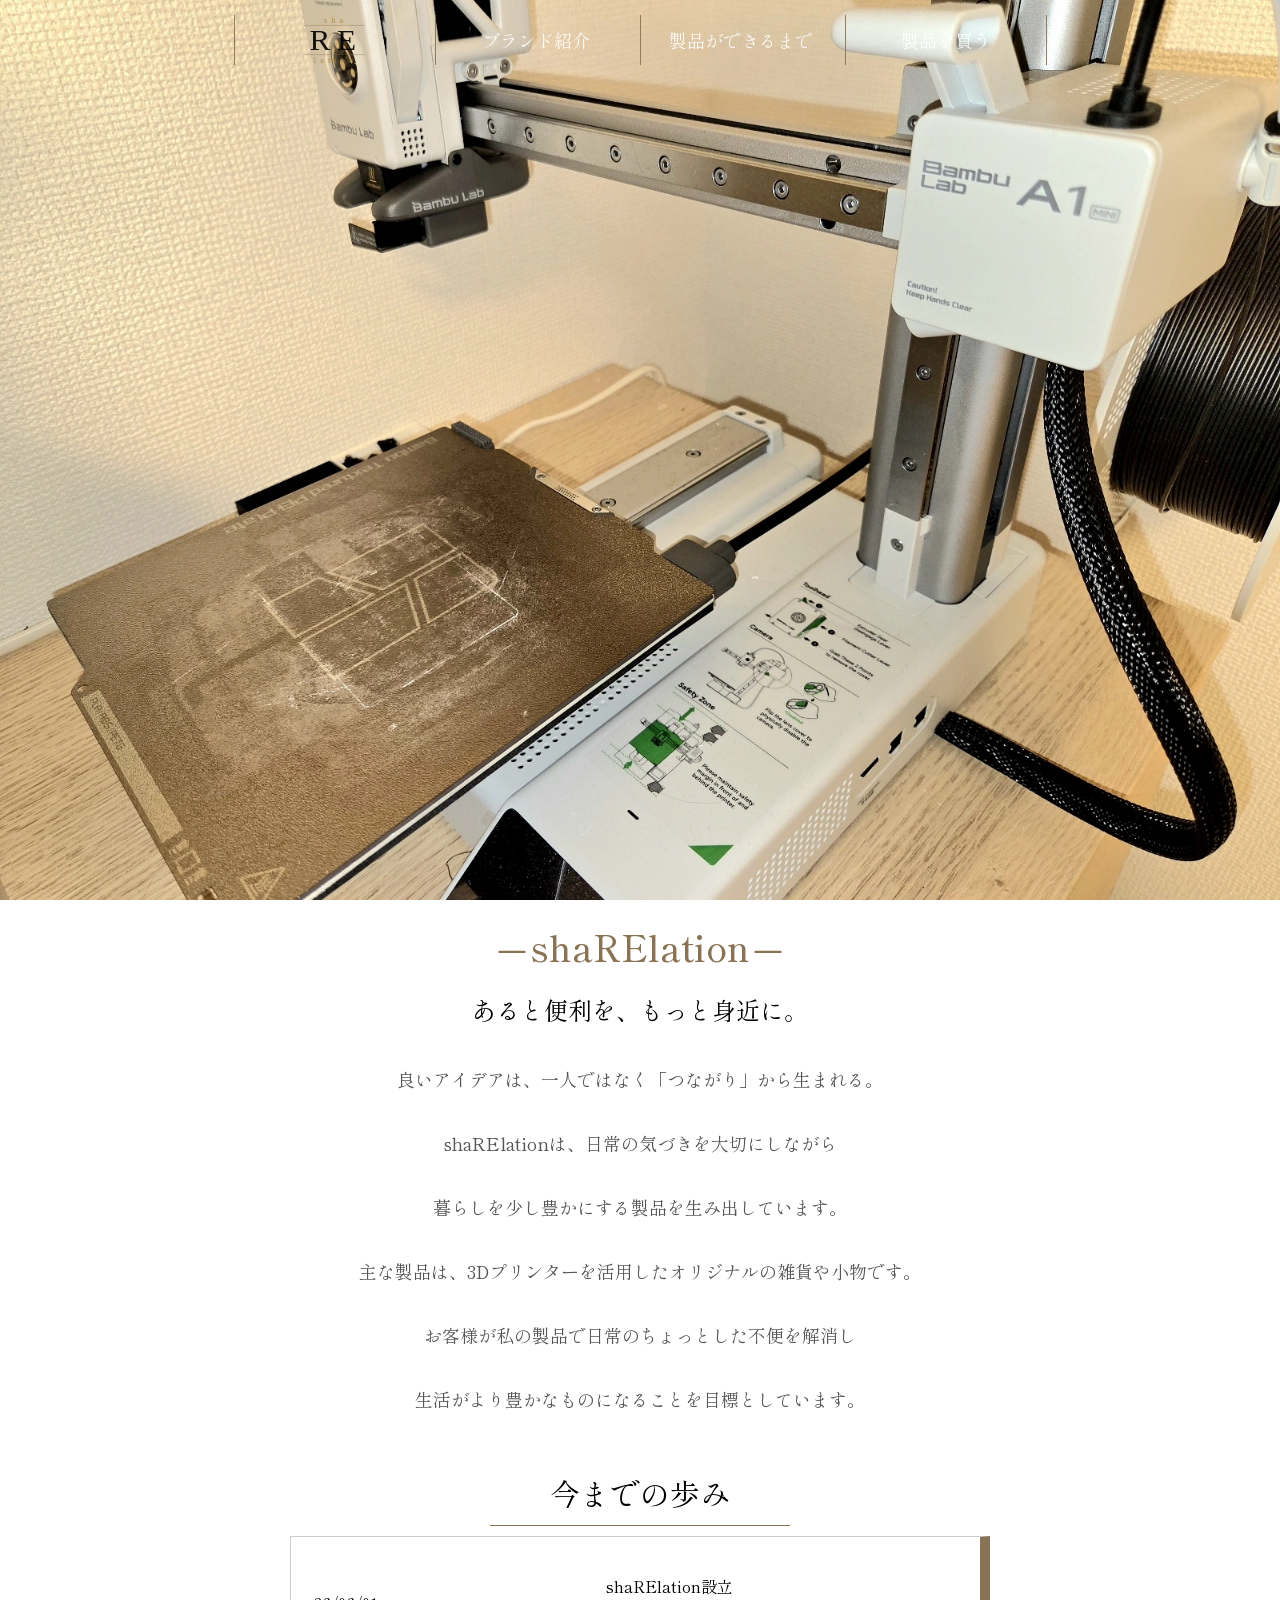
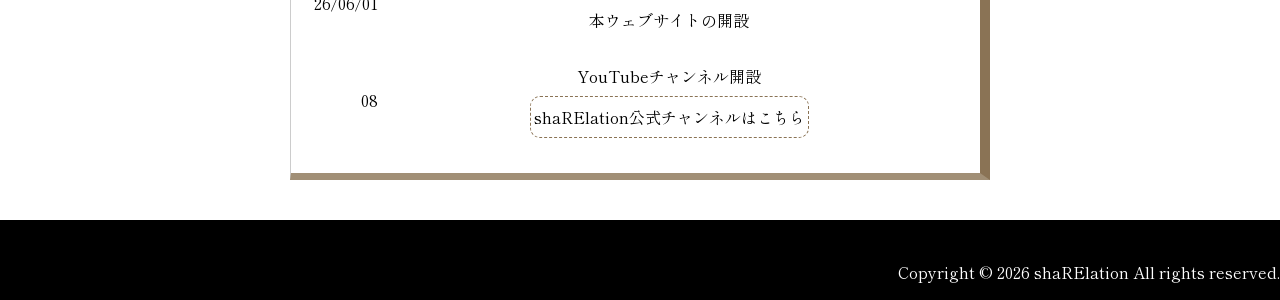
==== index.html @ 821f3028 "fixed few bags" ====
<!DOCTYPE html>
<html lang="ja">
<head>
    <meta charset="UTF-8">
    <meta name="viewport" content="width=device-width, initial-scale=1.0">
    <meta name="description" content="shaRElationのトップサイトです。">
    <meta property="og:url" content="https://sharelation.github.io/" />
    <meta property="og:type" content="website" />
    <meta property="og:site_name" content="shaRElation" />
    <meta property="og:title" content="Top | shaRElation" />
    <meta property="og:description" content="shaRElationのトップサイトです。" />
    <meta property="og:image" content="https://sharelation.github.io/assets/images/000_sharelation.svg" />
    <meta name="google-site-verification" content="wpWIbhUditw3H4vTxlTu2x06jpb1uClEcubDpT3AqgQ" />
    <link rel="canonical" href="https://sharelation.github.io/">
    <link rel="stylesheet" href="./assets/codes/header.css">
    <link rel="stylesheet" href="./assets/codes/footer.css">
    <link rel="stylesheet" href="./assets/codes/main.css">
    <link rel="stylesheet" href="./assets/codes/imgslide.css">
    <link rel="stylesheet" href="./assets/codes/table.css">
    <title>Top | shaRElation</title>
    <link rel="icon" type="image/png" href="./favicon/favicon-96x96.png" sizes="96x96" />
    <link rel="icon" type="image/svg+xml" href="./favicon/favicon.svg" />
    <link rel="shortcut icon" href="./favicon/favicon.ico" />
    <link rel="apple-touch-icon" sizes="180x180" href="./favicon/apple-touch-icon.png" />
    <link rel="manifest" href="./favicon/site.webmanifest" />
    <link rel="preconnect" href="https://fonts.googleapis.com">
    <link rel="preconnect" href="https://fonts.gstatic.com" crossorigin>
    <link href="https://fonts.googleapis.com/css2?family=Montserrat:ital,wght@0,100..900;1,100..900&family=Shippori+Mincho&display=swap" rel="stylesheet">
</head>
<body>
    <header>
        <nav>
            <a href="https://sharelation.github.io/" alt="shaRElation"><img src="./assets/images/000_sharelation.svg" style="width: 75px; height: 50px;" alt="shaRElation"></a>
            <div id="navancher" class="startancher">
                <a href="https://sharelation.github.io/introduce/">ブランド紹介</a>
                <a href="https://sharelation.github.io/making/">製品ができるまで</a>
                <a href="https://google.com">製品を買う</a>
            </div>
        </nav>
        <div id="hamburger"><img src="./assets/images/000_hamburgermenu.svg" alt="hamburger menu"></div>
    </header>
    <main>
        <div id="imgslide">
            <div class="slidecontent">
                <img src="./assets/images/001_imgslide_printer.webp" alt="3D Printer">
            </div>
            <div class="slidecontent">
                <img src="./assets/images/001_imgslide_product1.webp" alt="products">
            </div>
        </div>
        <h1>⸺shaRElation⸺</h1>
        <h2>あると便利を、もっと身近に。</h2>
        <p id="flavortext">
            <span>良いアイデアは、</span><span>一人ではなく</span><span>「つながり」から生まれる。</span><br>
            <span>shaRElationは、</span><span>日常の気づきを</span><span>大切にしながら</span><br>
            <span>暮らしを</span><span>少し豊かにする製品を</span><span>生み出しています。</span><br>
            <span>主な製品は、</span><span>3Dプリンターを活用した</span><span>オリジナルの雑貨や小物です。</span><br>
            <span>お客様が私の製品で</span><span>日常のちょっとした不便を</span><span>解消し</span><br>
            <span>生活が</span><span>より豊かなものになることを</span><span>目標としています。</span>
        </p>
            <div id="history">
                <h3>今までの歩み</h3>
                <table>
                    <tbody>
                        <tr>
                            <th>26/06/01</th>
                            <td><span>shaRElation</span><span>設立</span><br><span>本ウェブサイト</span>の<span>開設</span></td>
                        </tr>
                        <tr>
                            <th>08</th>
                            <td><span>YouTube</span><span>チャンネル</span><span>開設</span><br><a class="ancher" href="https://www.youtube.com/@shaRElation_printing/"><span>shaRElation</span><span>公式チャンネル</span>は<span>こちら</span></a></td>
                        </tr>
                    </tbody>
                </table>
            </div>
        </main>
    <footer>
        <p>Copyright &copy; 2026 shaRElation All rights reserved.</p>
    </footer>
</body>
<script src="./assets/codes/header.js"></script>
</html>
---- assets/codes/header.css ----
header{
    position: fixed;
    top: 10px;
    left: 0;
    width: 100%;
    height: 60px;
    display: flex;
    justify-content: center;
    align-items: center;
    z-index: 1000;
    background: rgba(248,247,245,0);
    opacity: 0.9;
}

nav{
    display: flex;
    justify-content: center;
    align-items: center;
    height: 100%;
}

#navancher > a , nav > a{
    display: inline-block;
    padding: 0;
    margin: 0;
    background: none;
    border: none;
    vertical-align: middle;
    text-align: center;
    width: 200px;
    height: 50px;
    line-height: 50px;
    text-decoration: none;
    color: #fff;
    font-weight: 400;
    font-size: 18px;
    border-left: 1px solid #8a7355;
}

#navancher > a {
    font-size: 18px;
    text-shadow:
        3px 3px 3px rgba(138, 115, 85, 0),
       -3px -3px 3px rgba(138, 115, 85, 0),
       -3px 3px 3px rgba(138, 115, 85, 0),
        3px -3px 3px rgba(138, 115, 85, 0),
        3px 0px 3px rgba(138, 115, 85, 0),
       -3px 0px 3px rgba(138, 115, 85, 0),
        0px 3px 3px rgba(138, 115, 85, 0),
        0px -3px 3px rgba(138, 115, 85, 0);

    transition:
        font-size 0.3s ease,
        text-shadow 0.3s ease;
}

#navancher > a:hover {
    font-size: 20px;
    text-shadow:
        3px 3px 3px rgba(138, 115, 85, 0.3),
       -3px -3px 3px rgba(138, 115, 85, 0.3),
       -3px 3px 3px rgba(138, 115, 85, 0.3),
        3px -3px 3px rgba(138, 115, 85, 0.3),
        3px 0px 3px rgba(138, 115, 85, 0.3),
       -3px 0px 3px rgba(138, 115, 85, 0.3),
        0px 3px 3px rgba(138, 115, 85, 0.3),
        0px -3px 3px rgba(138, 115, 85, 0.3);
}


@media (min-width: 1024px) {
    #navancher > a:last-child{
        border-right: 1px solid #8a7355;
    }
}

#hamburger {
    display: none;
}

/* for mobile */

@media (max-width: 1023px) {
    header > nav > a {
        position: absolute;
        top: 5px;
        border: none;
    }

    #navancher {
        position: absolute;
        top: 60px;
        height: 180px;
    }

    #navancher > a {
        text-align: center;
        width: 100%;
        height: 50px;
        padding: 5px;
        border: none;
    }

    #hamburger {
        display: block;
        position: absolute;
        margin: 0;
        padding: 0;
        top: 5px;
        right: 10px;
        cursor: pointer;
    }

    #hamburger > img {
        margin: 0;
        padding: 0;
        width: 50px;
        height: 50px;
    }

    .startancher{
        display: none;
    }

    .grownheader {
        animation: infoheader 1s forwards ease-in-out;
    }
    .grownancher {
        animation: infoancher 1s forwards ease-in-out;
    }
    .shrunkheader {
        animation: infoheader 1s reverse forwards ease-in-out;
    }
    .shrunkancher {
        animation: infoancher 1s reverse forwards ease-in-out;
    }
}

@keyframes infoheader {
    0% {height: 60px;}
    50% {height: 240px;}
    100% {height: 240px;}
}
@keyframes infoancher {
    0% {display: none; opacity: 0;}
    50% {display: block; opacity: 0;}
    100% {display: block; opacity: 0.9;}
}
---- assets/codes/footer.css ----
footer{
    height: 80px;
    display: flex;
    background: #000;
    color: #fff;
    justify-content: right;
    align-items: flex-end;
}
---- assets/codes/main.css ----
html,
body {
    font-family: "Shippori Mincho", 'Yu Mincho Light', 'YuMincho', 'Yu Mincho', '游明朝体', 'ヒラギノ明朝 ProN', 'Hiragino Mincho ProN', sans-serif;
    padding: 0;
    margin: 0;
}

span{
    display: inline-block;
    margin: 5px 0px;
}

h1, h2 {
    text-align: center;
    margin: 20px 0;
}

h1 {
    font-size: 36px;
    font-weight: 500;
    color: #8a7355;
}

h2 {
    font-size: 24px;
    font-weight: 400;
}

h3 {
    text-align: center;
    font-size: 30px;
    font-weight: 400;
    color: #000;
    width: 300px;
    border-bottom: 1px solid #8a7355;
    margin: 20px auto 10px auto;
    padding-bottom: 10px;
}

#flavortext {
    text-align: center;
    font-size: 18px;
    line-height: 3.0;
    color: #555;
    max-width: 600px;
    margin: 0 auto 40px auto;
}

@media (max-width: 600px) {
    h1 {
        font-size: 28px;
    }
    h2 {
        font-size: 20px;
    }
    #flavortext {
        font-size: 16px;
        line-height: 1.8;
        padding: 0 20px;
    }
}
---- assets/codes/imgslide.css ----
#imgslide {
    display: flex;
    overflow-x: auto;
    overflow-y: hidden;
    scroll-snap-type: x mandatory;

    width: 100%;
    height: 100vh;

    scrollbar-width: none;
    -ms-overflow-style: none;
}

#imgslide::-webkit-scrollbar {
    display: none;
}

.slidecontent {
    flex: 0 0 100%;
    width: 100%;
    height: 100vh;

    display: flex;
    justify-content: center;
    align-items: center;

    overflow: hidden;
    scroll-snap-align: start;
    box-sizing: border-box;
}

.slidecontent > img {
    width: 100%;
    height: 100%;

    object-fit: cover;
    object-position: center;

    display: block;
}

@media (max-width: 1023px) {
    #imgslide {
        height: calc(100% * 3 / 4);
        width: 100%;
    }

    .slidecontent {
        height: auto;
    }
}
---- assets/codes/table.css ----
table {
    text-align: center;
    width: 90%;
    margin: 0 auto 40px 5%;
    padding: 20px;
    max-width: 700px;
    background-color: #fff;
    border-top: 1px solid #ccc;
    border-left: 1px solid #ccc;
    border-right: 10px solid #8a7355;
    border-bottom: 7px solid #A18F76;
}
@media (min-width: 771px) {
    table {
        margin-left: calc(50% - 350px);
        font-size: 16px;
    }
}
@media (max-width: 770px) {
    table {
        font-size: 14px;
    }
}

#history th {
    text-align: right;
    color: #000;
    margin: 40px 0px 0px 30px;
    padding: 10px 0;
    width: 65px;
    font-weight: 400;
}

#history td {
    text-align: midele;
    color: #000;
    margin: 40px 0px 0px 30px;
    padding: 10px 0;
}

.ancher {
    display: inline-block;
    text-decoration: none;
    color: #000;
    background-color: #fff;
    border: #8a7355 1px dashed;
    border-radius: 10px;
    padding: 3px;
    margin: 3px;

    transition:
        color 0.3s ease,
        background-color 0.3s ease;
}

.ancher:hover {
    color: #fff;
    background-color: #8a7355;
}
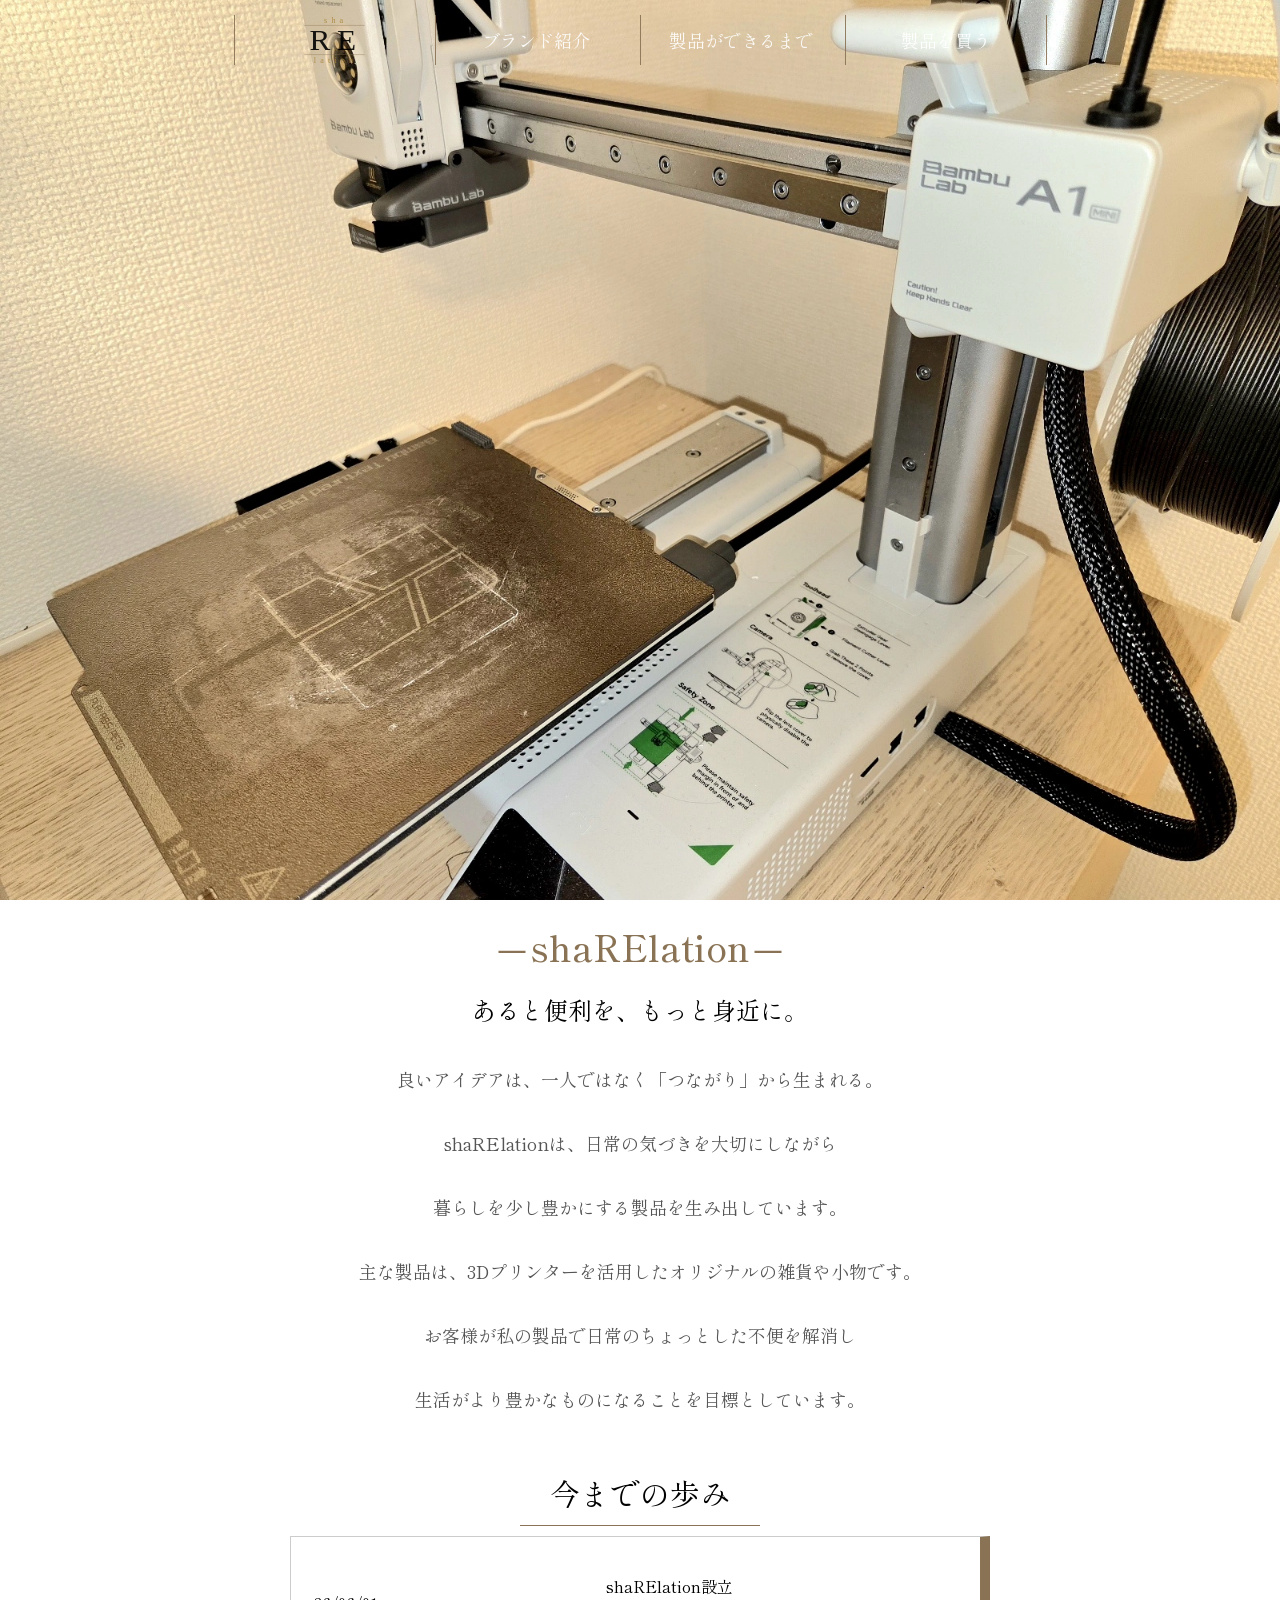
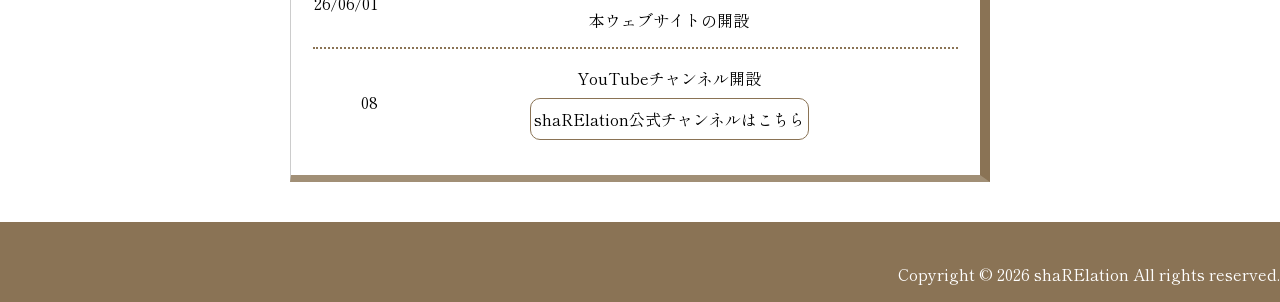
==== commit 84974809: "changed ogsitename" ====
--- a/index.html
+++ b/index.html
@@ -3,12 +3,12 @@
 <head>
     <meta charset="UTF-8">
     <meta name="viewport" content="width=device-width, initial-scale=1.0">
-    <meta name="description" content="shaRElationのトップサイトです。">
+    <meta name="description" content="shaRElationのトップサイトです。あると便利を、もっと身近に。良いアイデアは、一人ではなく「つながり」から生まれる。shaRElationは、日常の気づきを大切にしながら暮らしを少し豊かにする製品を生み出しています。主な製品は、3Dプリンターを活用したオリジナルの雑貨や小物です。お客様が私の製品で日常のちょっとした不便を解消し生活がより豊かなものになることを目標としています。">
     <meta property="og:url" content="https://sharelation.github.io/" />
     <meta property="og:type" content="website" />
-    <meta property="og:site_name" content="shaRElation" />
+    <meta property="og:site_name" content="Top | shaRElation" />
     <meta property="og:title" content="Top | shaRElation" />
-    <meta property="og:description" content="shaRElationのトップサイトです。" />
+    <meta property="og:description" content="shaRElationのトップサイトです。あると便利を、もっと身近に。良いアイデアは、一人ではなく「つながり」から生まれる。shaRElationは、日常の気づきを大切にしながら暮らしを少し豊かにする製品を生み出しています。主な製品は、3Dプリンターを活用したオリジナルの雑貨や小物です。お客様が私の製品で日常のちょっとした不便を解消し生活がより豊かなものになることを目標としています。" />
     <meta property="og:image" content="https://sharelation.github.io/assets/images/000_sharelation.svg" />
     <meta name="google-site-verification" content="wpWIbhUditw3H4vTxlTu2x06jpb1uClEcubDpT3AqgQ" />
     <link rel="canonical" href="https://sharelation.github.io/">
--- a/assets/codes/footer.css
+++ b/assets/codes/footer.css
@@ -1,7 +1,7 @@
 footer{
     height: 80px;
     display: flex;
-    background: #000;
+    background: #8a7355;
     color: #fff;
     justify-content: right;
     align-items: flex-end;
--- a/assets/codes/main.css
+++ b/assets/codes/main.css
@@ -31,7 +31,7 @@
     font-size: 30px;
     font-weight: 400;
     color: #000;
-    width: 300px;
+    width: 240px;
     border-bottom: 1px solid #8a7355;
     margin: 20px auto 10px auto;
     padding-bottom: 10px;
--- a/assets/codes/table.css
+++ b/assets/codes/table.css
@@ -22,10 +22,18 @@
     }
 }
 
+#history th, #history td {
+    color: #000;
+    margin: 40px 0px 0px 30px;
+    border-bottom: #8a7355 dotted 2px;
+}
+
+#history tr:last-child > th, #history tr:last-child > td {
+    border-bottom: none;
+}
+
 #history th {
     text-align: right;
-    color: #000;
-    margin: 40px 0px 0px 30px;
     padding: 10px 0;
     width: 65px;
     font-weight: 400;
@@ -33,8 +41,6 @@
 
 #history td {
     text-align: midele;
-    color: #000;
-    margin: 40px 0px 0px 30px;
     padding: 10px 0;
 }
 
@@ -43,7 +49,7 @@
     text-decoration: none;
     color: #000;
     background-color: #fff;
-    border: #8a7355 1px dashed;
+    border: #8a7355 1px double;
     border-radius: 10px;
     padding: 3px;
     margin: 3px;
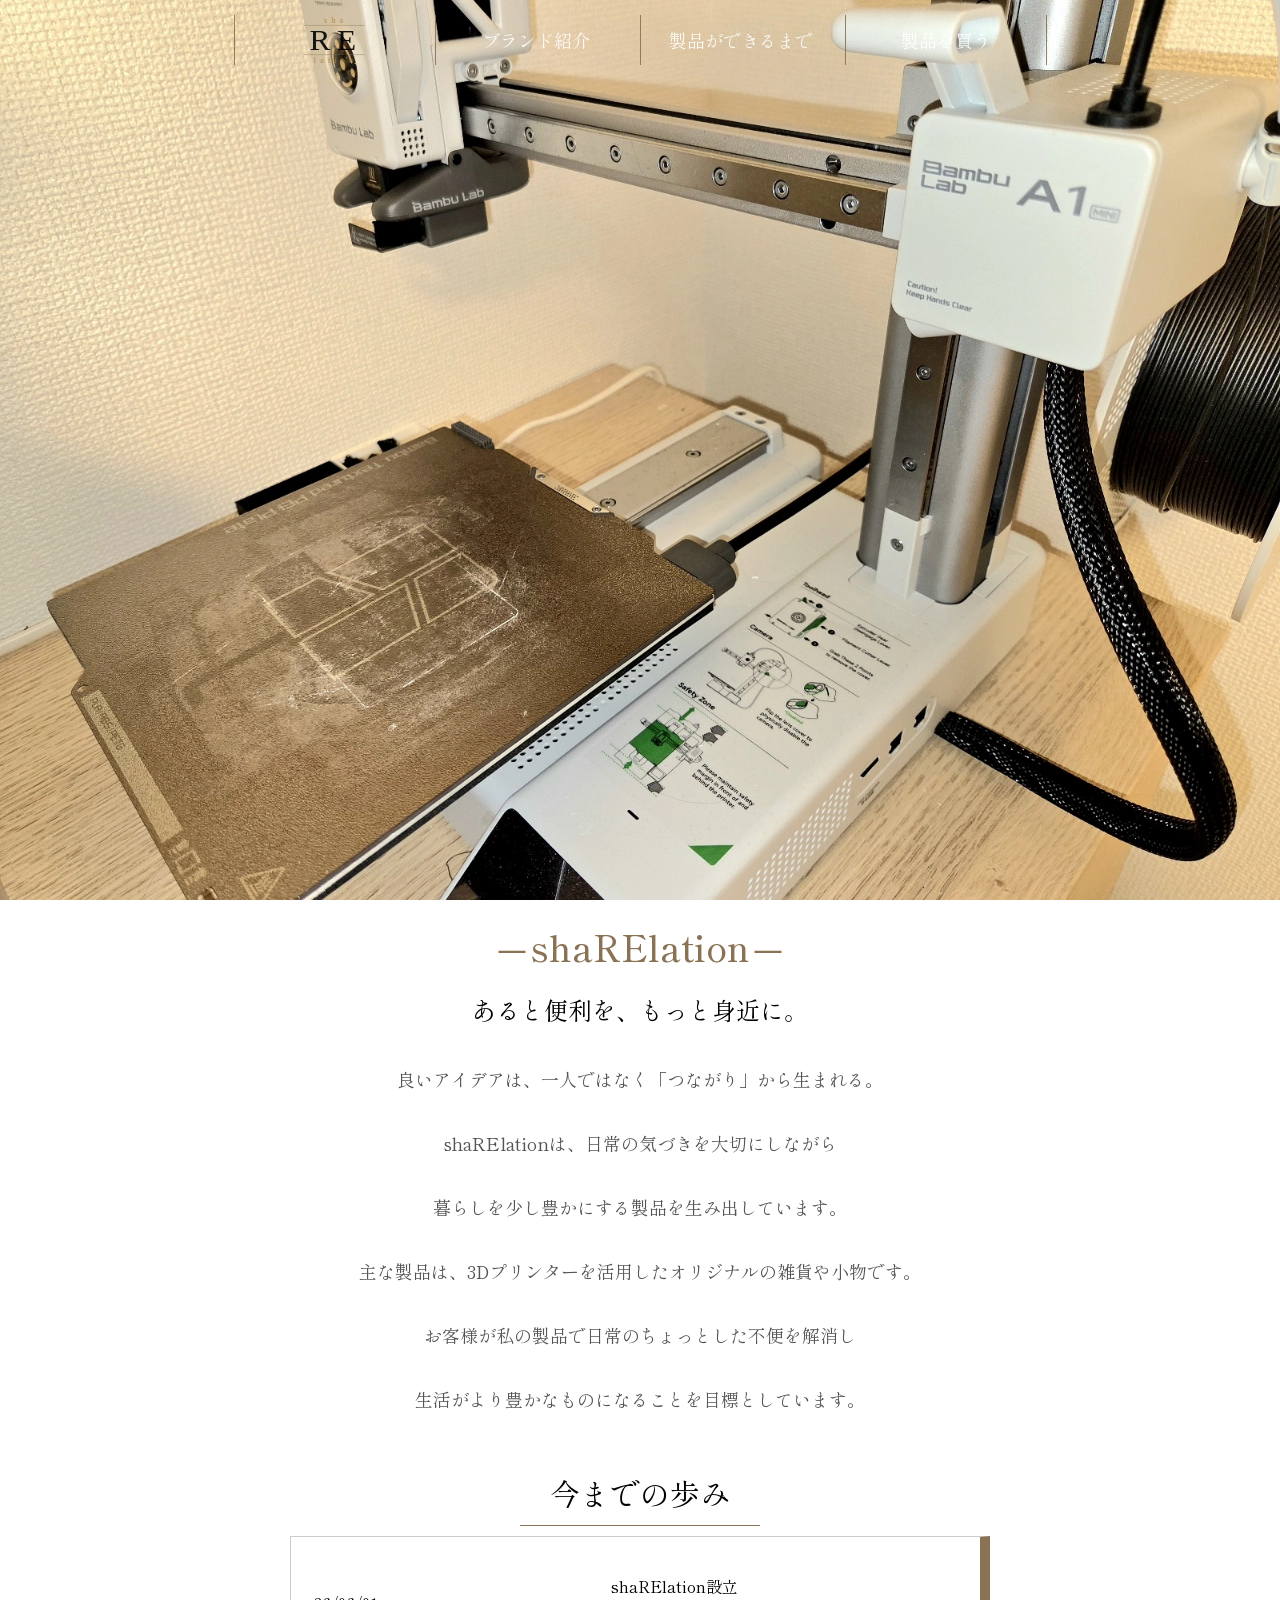
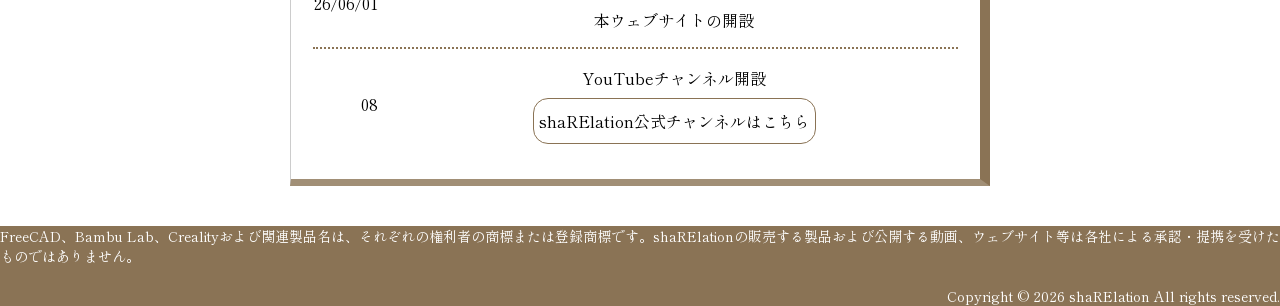
==== commit 4b3c2e38: "add making" ====
--- a/index.html
+++ b/index.html
@@ -75,8 +75,10 @@
             </div>
         </main>
     <footer>
+        <p>FreeCAD、Bambu Lab、Crealityおよび関連製品名は、それぞれの権利者の商標または登録商標です。shaRElationの販売する製品および公開する動画、ウェブサイト等は各社による承認・提携を受けたものではありません。</p>
         <p>Copyright &copy; 2026 shaRElation All rights reserved.</p>
     </footer>
 </body>
-<script src="./assets/codes/header.js"></script>
+<script src="./assets/codes/headeropacity.js"></script>
+<script src="./assets/codes/headeropen.js"></script>
 </html>
--- a/assets/codes/header.css
+++ b/assets/codes/header.css
@@ -8,7 +8,7 @@
     justify-content: center;
     align-items: center;
     z-index: 1000;
-    background: rgba(248,247,245,0);
+    background-color: rgba(248,247,245,0);
     opacity: 0.9;
 }
 
--- a/assets/codes/footer.css
+++ b/assets/codes/footer.css
@@ -1,8 +1,28 @@
 footer{
+    display: flex;
+    flex-direction: column;
     height: 80px;
-    display: flex;
     background: #8a7355;
     color: #fff;
-    justify-content: right;
-    align-items: flex-end;
+    font-size: 14px;
+}
+
+@media (max-width: 425px) {
+    footer {
+        font-size: 12px;
+    }
+}
+
+footer > p {
+    margin: 0;
+    padding: 0;
+    display: inline-block;
+    width: 100%;
+}
+footer > p:first-child {
+    text-align: left;
+}
+footer > p:last-child {
+    margin-top: auto;
+    text-align: right;
 }
--- a/assets/codes/table.css
+++ b/assets/codes/table.css
@@ -41,7 +41,7 @@
 
 #history td {
     text-align: midele;
-    padding: 10px 0;
+    padding: 10px 0 10px 10px;
 }
 
 .ancher {
@@ -50,8 +50,8 @@
     color: #000;
     background-color: #fff;
     border: #8a7355 1px double;
-    border-radius: 10px;
-    padding: 3px;
+    border-radius: 15px;
+    padding: 5px;
     margin: 3px;
 
     transition:
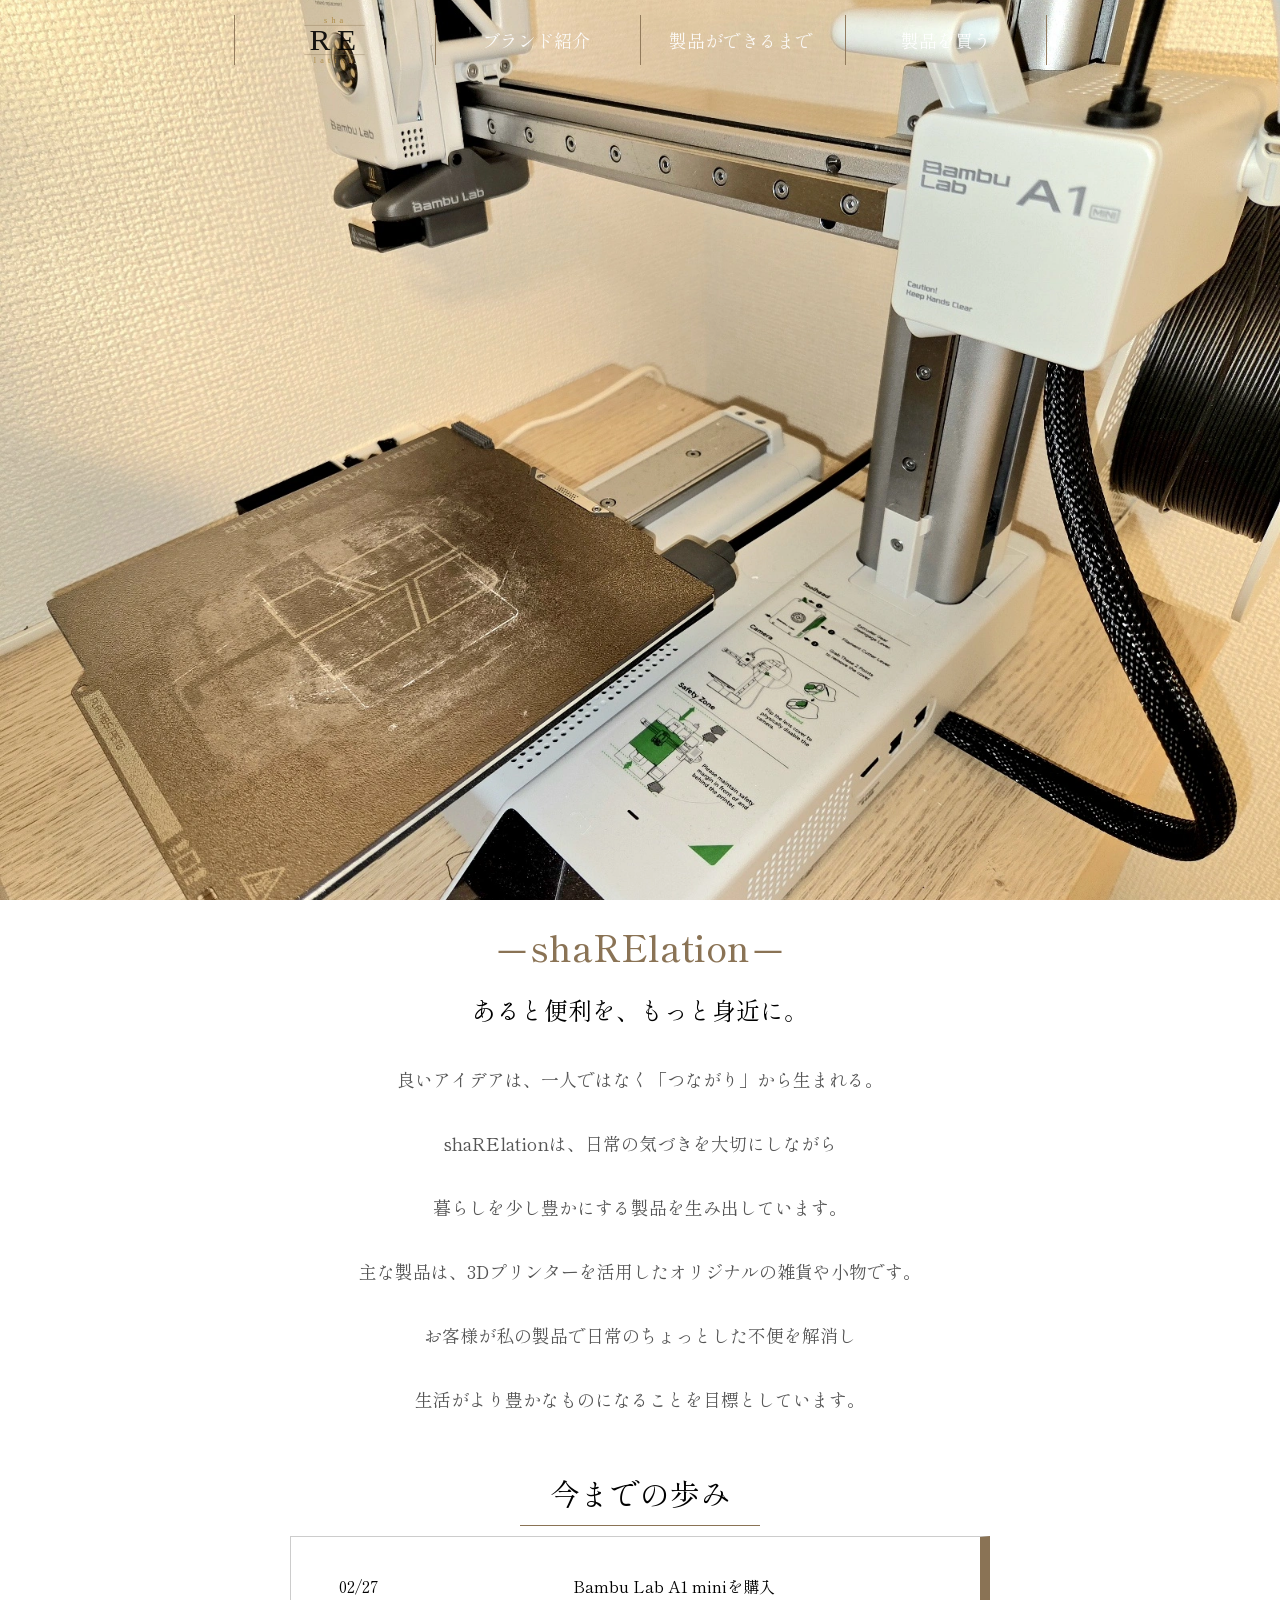
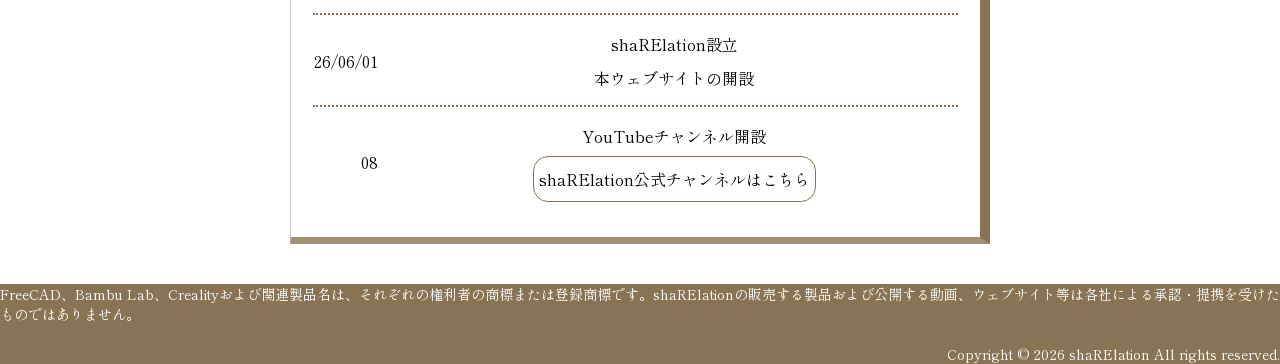
==== commit b2b61f0e: "changed style" ====
--- a/index.html
+++ b/index.html
@@ -63,6 +63,10 @@
                 <table>
                     <tbody>
                         <tr>
+                            <th>02/27</th>
+                            <td><span>Bambu Lab A1 mini</span><span>を購入</span></td>
+                        </tr>
+                        <tr>
                             <th>26/06/01</th>
                             <td><span>shaRElation</span><span>設立</span><br><span>本ウェブサイト</span>の<span>開設</span></td>
                         </tr>
@@ -79,6 +83,6 @@
         <p>Copyright &copy; 2026 shaRElation All rights reserved.</p>
     </footer>
 </body>
+<script src="./assets/codes/headeropen.js"></script>
 <script src="./assets/codes/headeropacity.js"></script>
-<script src="./assets/codes/headeropen.js"></script>
 </html>
--- a/assets/codes/footer.css
+++ b/assets/codes/footer.css
@@ -7,8 +7,12 @@
     font-size: 14px;
 }
 
-@media (max-width: 425px) {
+@media (max-width: 500px) {
     footer {
+        font-size: 12px;
+        height: 90px;
+    }
+    figcaption {
         font-size: 12px;
     }
 }
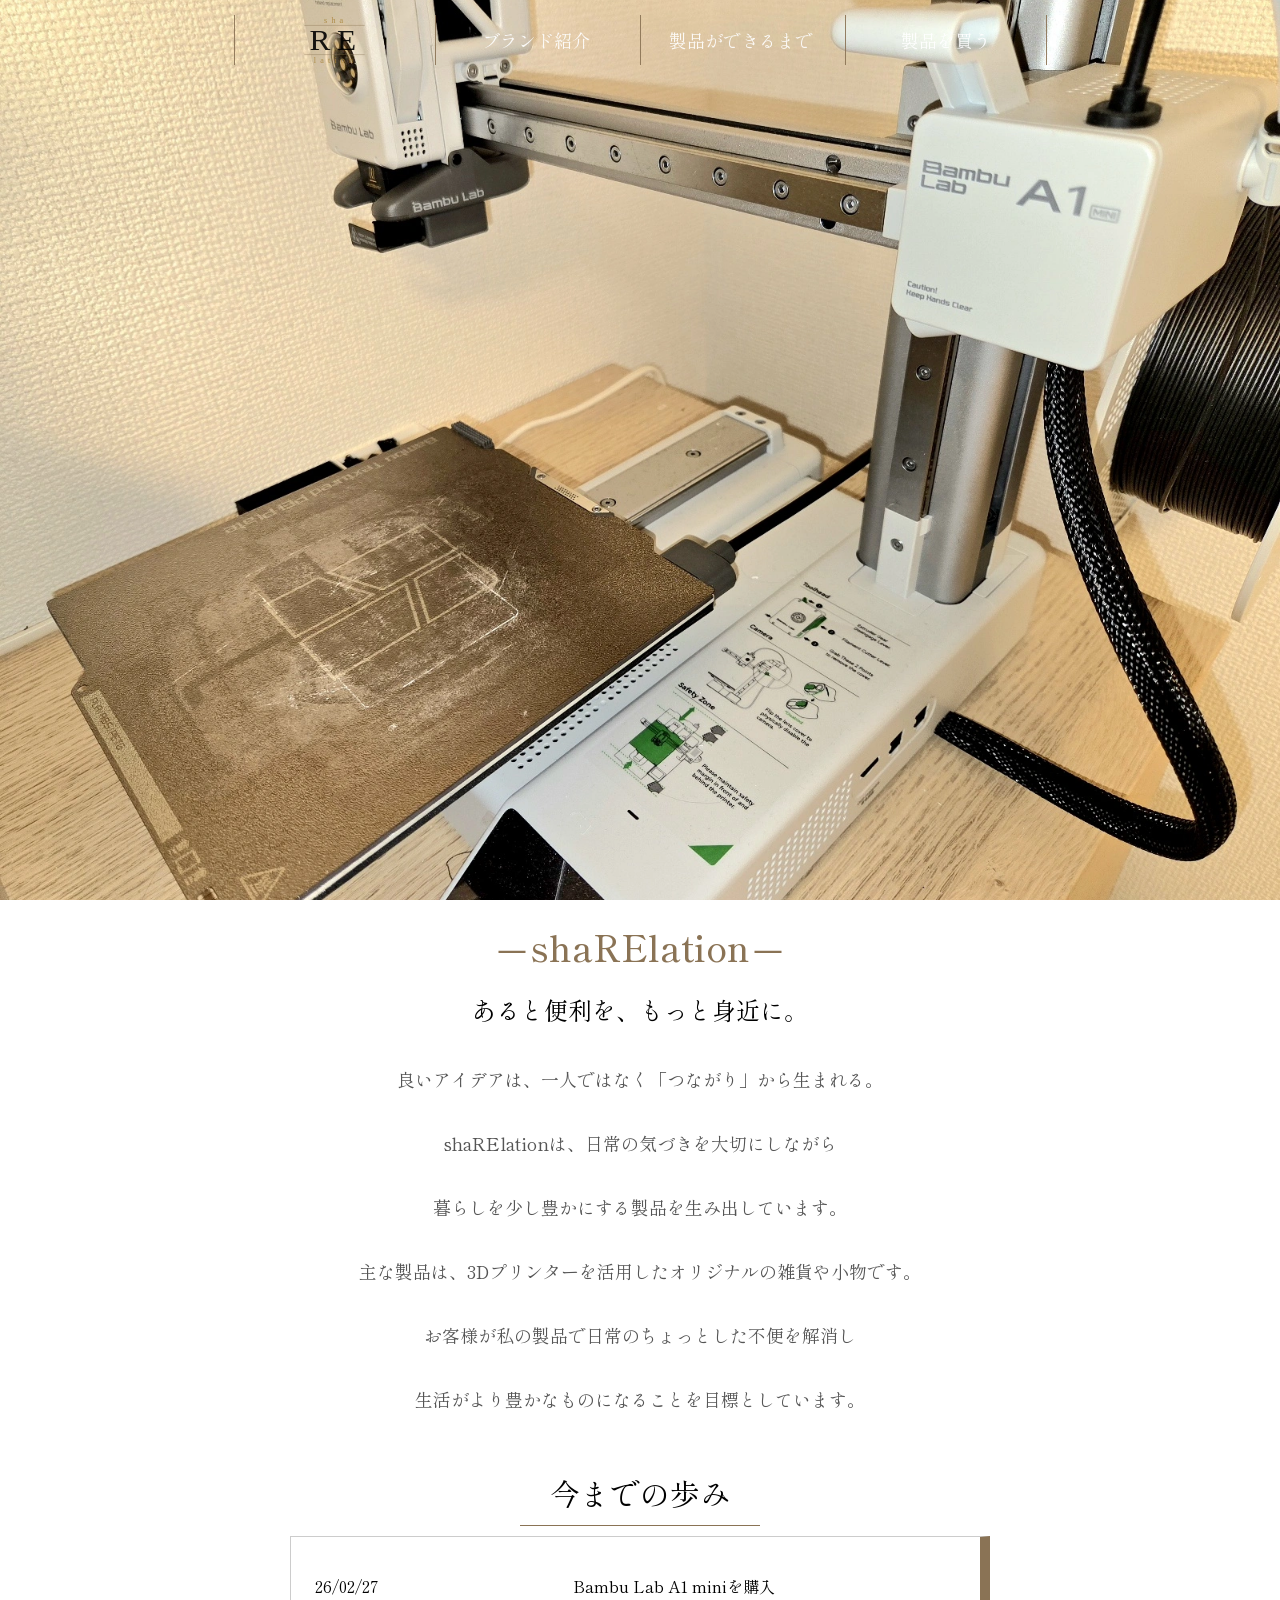
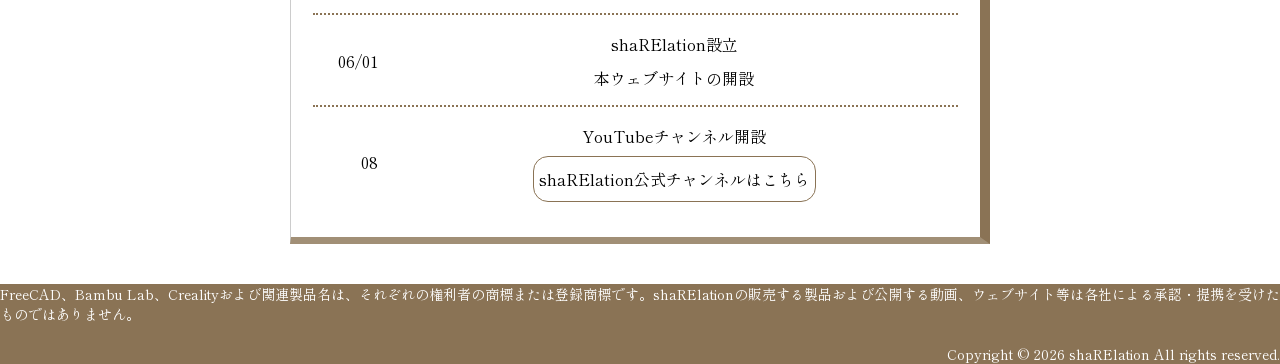
==== commit a59f5907: "changed date" ====
--- a/index.html
+++ b/index.html
@@ -63,11 +63,11 @@
                 <table>
                     <tbody>
                         <tr>
-                            <th>02/27</th>
+                            <th>26/02/27</th>
                             <td><span>Bambu Lab A1 mini</span><span>を購入</span></td>
                         </tr>
                         <tr>
-                            <th>26/06/01</th>
+                            <th>06/01</th>
                             <td><span>shaRElation</span><span>設立</span><br><span>本ウェブサイト</span>の<span>開設</span></td>
                         </tr>
                         <tr>
--- a/assets/codes/main.css
+++ b/assets/codes/main.css
@@ -53,6 +53,9 @@
     h2 {
         font-size: 20px;
     }
+    h3 {
+        font-size: 26px;
+    }
     #flavortext {
         font-size: 16px;
         line-height: 1.8;
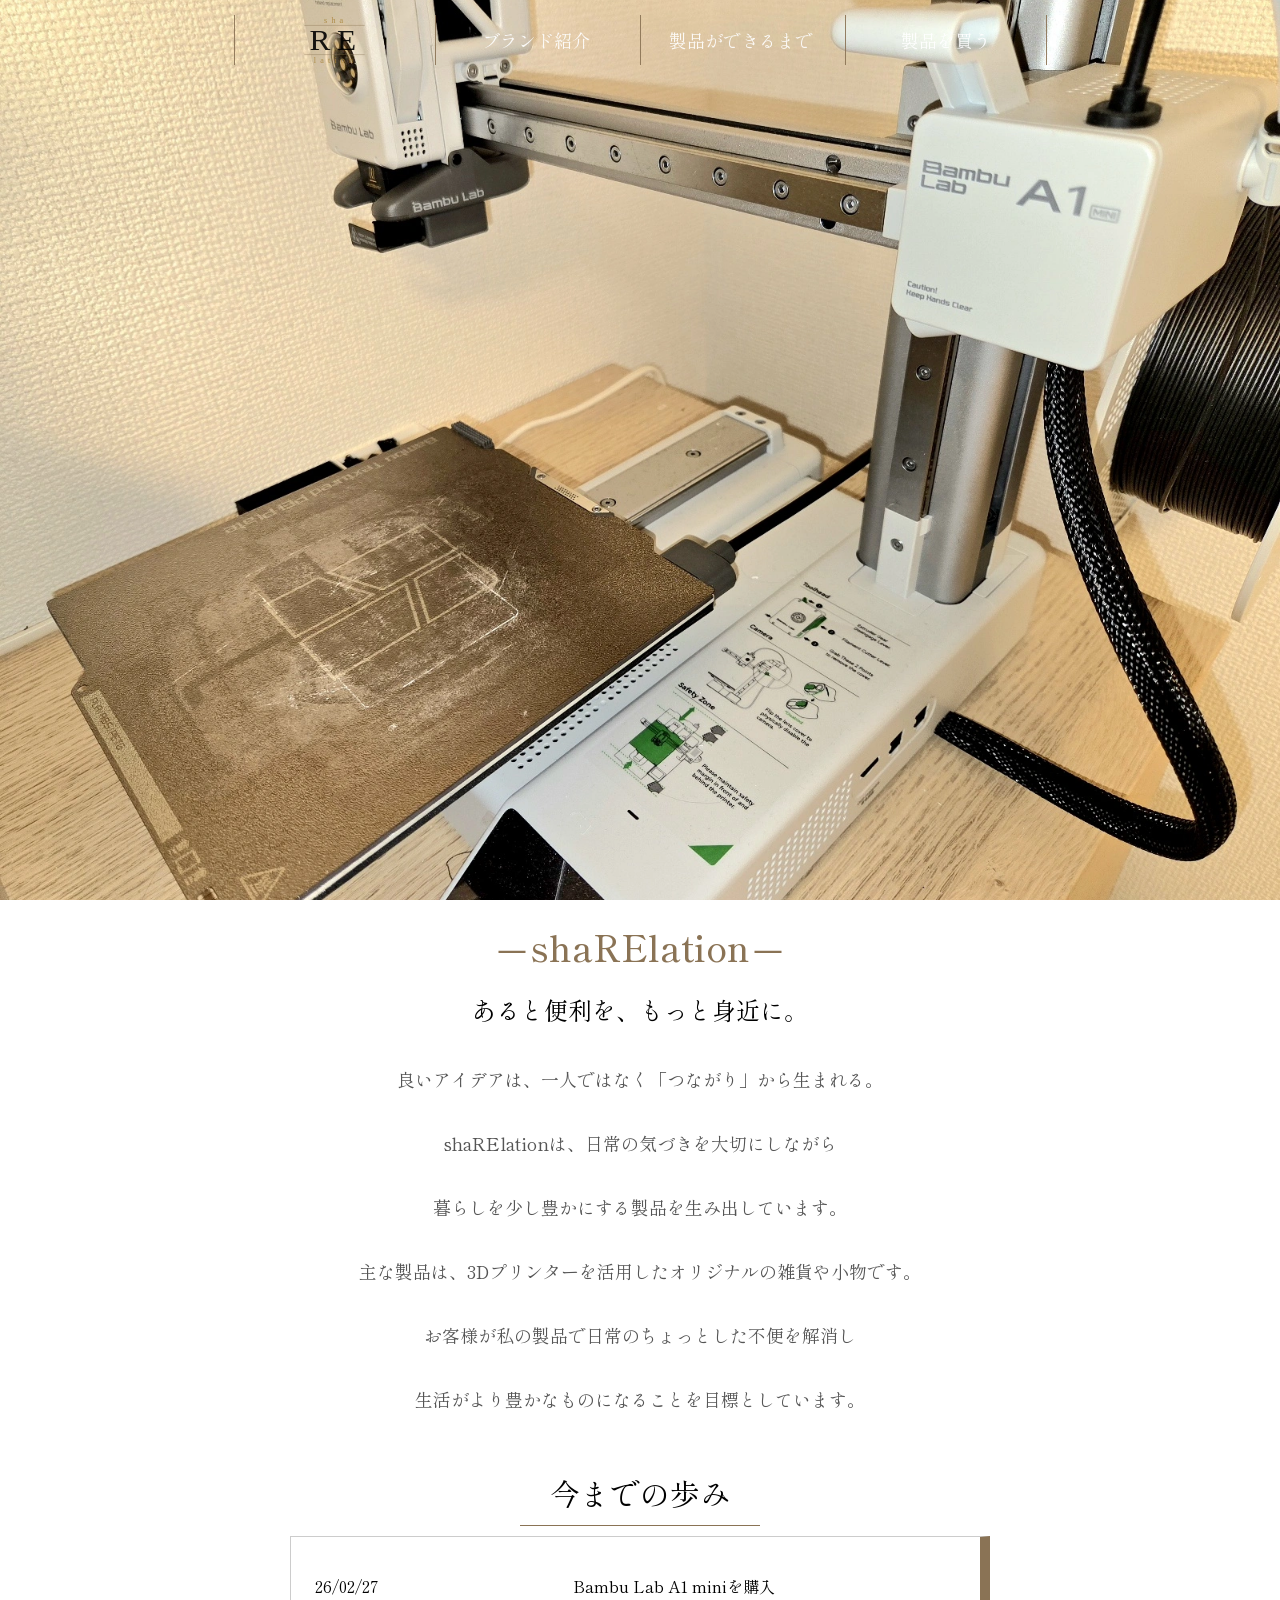
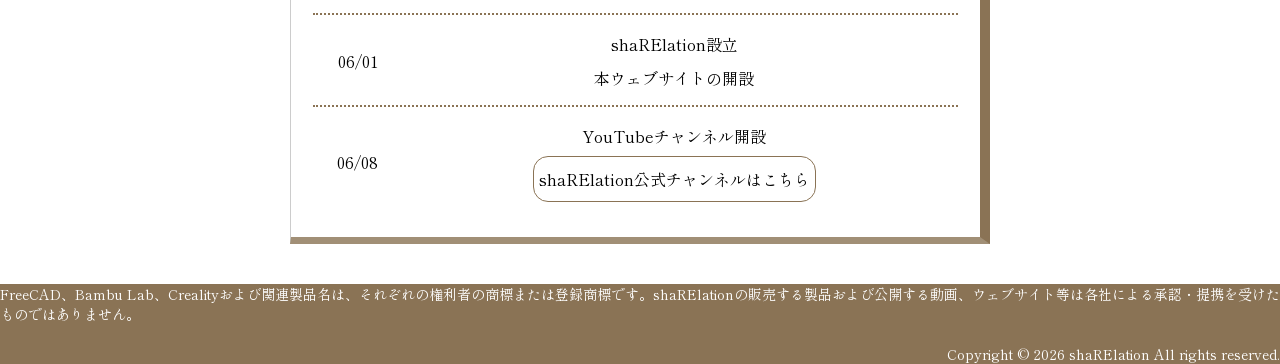
==== commit de40086d: "add months" ====
--- a/index.html
+++ b/index.html
@@ -71,7 +71,7 @@
                             <td><span>shaRElation</span><span>設立</span><br><span>本ウェブサイト</span>の<span>開設</span></td>
                         </tr>
                         <tr>
-                            <th>08</th>
+                            <th>06/08</th>
                             <td><span>YouTube</span><span>チャンネル</span><span>開設</span><br><a class="ancher" href="https://www.youtube.com/@shaRElation_printing/"><span>shaRElation</span><span>公式チャンネル</span>は<span>こちら</span></a></td>
                         </tr>
                     </tbody>
